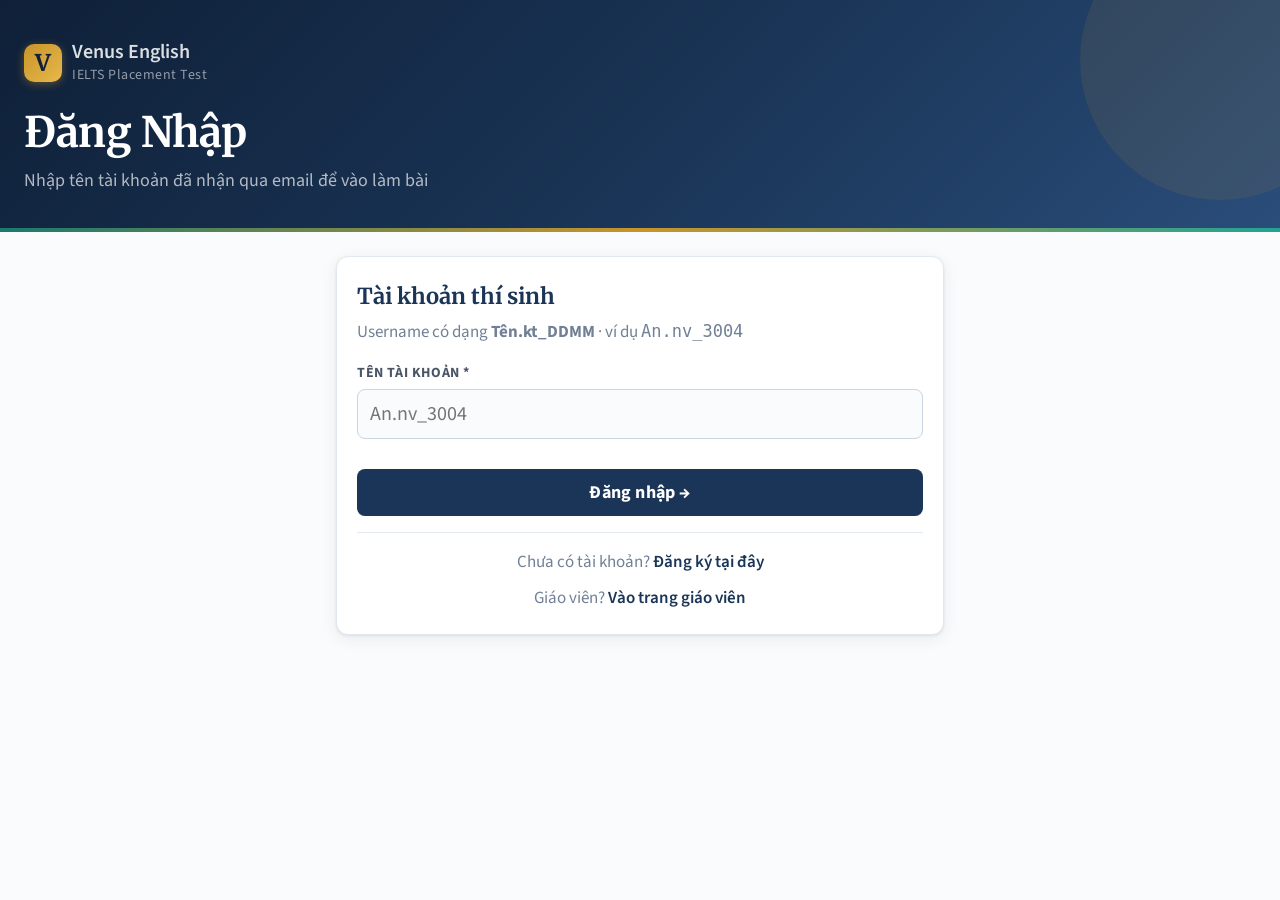
==== dashboard.html @ 4e018e95 "Add files via upload" ====
<!DOCTYPE html>
<html lang="vi">
<head>
<meta charset="UTF-8">
<meta name="viewport" content="width=device-width,initial-scale=1">
<title>Tổng Quan — Venus English</title>
<link rel="preconnect" href="https://fonts.googleapis.com">
<link href="https://fonts.googleapis.com/css2?family=Merriweather:ital,wght@0,400;0,700;1,400&family=Source+Sans+3:wght@300;400;600;700&display=swap" rel="stylesheet">
<style>
/* ═══════════════════════════════════════
   VENUS ENGLISH PLACEMENT TEST
   IELTS Professional Design System
   ═══════════════════════════════════════ */
@import url('https://fonts.googleapis.com/css2?family=Merriweather:ital,wght@0,400;0,700;1,400&family=Source+Sans+3:wght@300;400;600;700&display=swap');

:root {
  --navy:      #1a3557;
  --navy-dk:   #0f2038;
  --navy-md:   #2a4d7a;
  --teal:      #1a7a6e;
  --teal-lt:   #22a394;
  --gold:      #c8942a;
  --gold-lt:   #e8b84b;
  --sky:       #e8f4f8;
  --sky-dk:    #d0e8f0;
  --white:     #ffffff;
  --cream:     #fafbfc;
  --text:      #1a2535;
  --text-md:   #4a5568;
  --text-lt:   #718096;
  --border:    #e2e8f0;
  --border-md: #cbd5e0;
  --green:     #2d7a4f;
  --green-lt:  #e6f7ee;
  --red:       #c53030;
  --red-lt:    #fff5f5;
  --amber:     #b7791f;
  --amber-lt:  #fffbeb;
  --r:         12px;
  --r-sm:      8px;
  --r-lg:      16px;
  --sh:        0 1px 3px rgba(0,0,0,.08), 0 4px 16px rgba(26,53,87,.08);
  --sh-md:     0 4px 24px rgba(26,53,87,.14);
  --sh-lg:     0 8px 40px rgba(26,53,87,.18);
}

*, *::before, *::after { box-sizing:border-box; margin:0; padding:0; }
html { scroll-behavior:smooth; }

body {
  font-family: 'Source Sans 3', system-ui, sans-serif;
  background: var(--cream);
  color: var(--text);
  min-height: 100vh;
  line-height: 1.6;
  -webkit-font-smoothing: antialiased;
}

/* ── HERO ── */
.hero {
  background: linear-gradient(135deg, var(--navy-dk) 0%, var(--navy) 55%, var(--navy-md) 100%);
  color: var(--white);
  padding: 40px 24px 36px;
  position: relative;
  overflow: hidden;
}
.hero::before {
  content: '';
  position: absolute;
  top: -80px; right: -80px;
  width: 280px; height: 280px;
  border-radius: 50%;
  background: rgba(200,148,42,.1);
  pointer-events: none;
}
.hero::after {
  content: '';
  position: absolute;
  bottom: 0; left: 0; right: 0;
  height: 4px;
  background: linear-gradient(90deg, var(--teal), var(--gold), var(--teal-lt));
}
.hero-logo {
  display: flex; align-items: center; gap: 10px;
  margin-bottom: 20px;
  position: relative;
}
.hero-logo-mark {
  width: 38px; height: 38px;
  background: linear-gradient(135deg, var(--gold), var(--gold-lt));
  border-radius: 10px;
  display: flex; align-items: center; justify-content: center;
  font-size: 23px; font-weight: 700;
  color: var(--navy-dk);
  font-family: 'Merriweather', serif;
  flex-shrink: 0;
  box-shadow: 0 2px 8px rgba(200,148,42,.4);
}
.hero-logo-text { font-size: 20px; font-weight: 600; color: rgba(255,255,255,.85); line-height: 1.2; }
.hero-logo-sub  { font-size: 14px; color: rgba(255,255,255,.55); letter-spacing: .5px; }
.hero h1 {
  font-family: 'Merriweather', serif;
  font-size: clamp(29px, 5vw, 42px);
  font-weight: 700;
  line-height: 1.25;
  position: relative;
  letter-spacing: -.3px;
}
.hero p { margin-top: 8px; font-size: 18px; color: rgba(255,255,255,.68); position: relative; }

/* ── NAV ── */
.nav {
  background: var(--white);
  border-bottom: 1px solid var(--border);
  padding: 12px 20px;
  display: flex; align-items: center; justify-content: space-between;
  position: sticky; top: 0; z-index: 100;
  box-shadow: 0 1px 4px rgba(0,0,0,.06);
}
.nav-brand {
  display: flex; align-items: center; gap: 8px;
  font-family: 'Merriweather', serif;
  font-size: 21px; font-weight: 700; color: var(--navy);
}
.nav-brand-dot {
  width: 8px; height: 8px; border-radius: 50%;
  background: var(--gold);
}
.nav-r { display: flex; align-items: center; gap: 8px; }
.nav-user { font-size: 17px; color: var(--text-md); max-width: 140px; overflow: hidden; text-overflow: ellipsis; white-space: nowrap; }

/* ── LAYOUT ── */
.wrap     { max-width: 640px; margin: 0 auto; padding: 24px 16px; }
.wrap-lg  { max-width: 960px; margin: 0 auto; padding: 24px 16px; }

/* ── CARDS ── */
.card {
  background: var(--white);
  border-radius: var(--r);
  padding: 22px 20px;
  box-shadow: var(--sh);
  margin-bottom: 16px;
  border: 1px solid var(--border);
}
.card-title {
  font-family: 'Merriweather', serif;
  font-size: 22px; font-weight: 700;
  color: var(--navy);
  margin-bottom: 4px;
}
.card-sub { font-size: 17px; color: var(--text-lt); margin-bottom: 16px; }

/* ── SECTION HEADER (colored bar) ── */
.sec-head {
  display: flex; align-items: center; gap: 10px;
  padding: 12px 16px;
  border-radius: var(--r-sm);
  margin-bottom: 14px;
  font-weight: 700; font-size: 20px;
}
.sec-head.vg      { background:#e8f0fb; color:#1a3b7a; }
.sec-head.writing { background:#e6f7ee; color:#1a5c35; }
.sec-head.listen  { background:#e8f4f8; color:#0f4c6b; }
.sec-head.speak   { background:#f3e8fb; color:#4a1a7a; }

/* ── FORM FIELDS ── */
.field { margin-bottom: 14px; }
.field label {
  display: block;
  font-size: 14px; font-weight: 700;
  letter-spacing: .6px; text-transform: uppercase;
  color: var(--text-md);
  margin-bottom: 5px;
}
.field input, .field select, .field textarea {
  width: 100%;
  padding: 10px 12px;
  border: 1.5px solid var(--border-md);
  border-radius: var(--r-sm);
  font-family: 'Source Sans 3', sans-serif;
  font-size: 20px; color: var(--text);
  background: var(--cream);
  transition: border-color .15s, box-shadow .15s;
  outline: none;
  -webkit-appearance: none;
}
.field input:focus, .field select:focus, .field textarea:focus {
  border-color: var(--navy-md);
  box-shadow: 0 0 0 3px rgba(26,53,87,.1);
  background: var(--white);
}
.field textarea { resize: vertical; min-height: 150px; }
.field-row { display: grid; grid-template-columns: 1fr 1fr; gap: 12px; }
@media(max-width:480px){ .field-row { grid-template-columns: 1fr; } }

/* ── PILLS (single select) ── */
.pills { display: flex; flex-wrap: wrap; gap: 7px; }
.pill {
  padding: 7px 14px;
  border: 1.5px solid var(--border-md);
  border-radius: 20px;
  cursor: pointer; font-size: 17px; font-weight: 500;
  transition: all .15s; user-select: none; color: var(--text-md);
}
.pill:hover { border-color: var(--navy-md); color: var(--navy); }
.pill.on { background: var(--navy); color: var(--white); border-color: var(--navy); }

/* ── CHECKS (multi select) ── */
.checks { display: flex; flex-wrap: wrap; gap: 7px; }
.chk {
  padding: 7px 14px;
  border: 1.5px solid var(--border-md);
  border-radius: var(--r-sm);
  cursor: pointer; font-size: 17px; font-weight: 500;
  transition: all .15s; user-select: none; color: var(--text-md);
}
.chk:hover { border-color: var(--teal); }
.chk.on { background: rgba(26,122,110,.08); border-color: var(--teal); color: var(--teal); }

/* ── BUTTONS ── */
.btn {
  display: inline-flex; align-items: center; justify-content: center; gap: 6px;
  padding: 11px 22px;
  border-radius: var(--r-sm);
  font-family: 'Source Sans 3', sans-serif;
  font-size: 18px; font-weight: 700;
  cursor: pointer; border: none;
  transition: all .15s; text-decoration: none;
  letter-spacing: .2px;
}
.btn-primary   { background: var(--navy); color: var(--white); }
.btn-primary:hover { background: var(--navy-dk); box-shadow: var(--sh-md); transform: translateY(-1px); }
.btn-primary:disabled { opacity: .45; cursor: not-allowed; transform: none; box-shadow: none; }
.btn-teal      { background: var(--teal); color: var(--white); }
.btn-teal:hover { background: var(--teal-lt); }
.btn-gold      { background: var(--gold); color: var(--white); }
.btn-gold:hover { background: #a87820; }
.btn-outline   { background: transparent; color: var(--navy); border: 1.5px solid var(--navy-md); }
.btn-outline:hover { background: var(--sky); }
.btn-ghost     { background: transparent; color: var(--text-md); border: 1.5px solid var(--border-md); }
.btn-ghost:hover { border-color: var(--navy-md); color: var(--navy); }
.btn-full      { width: 100%; }
.btn-sm        { padding: 7px 14px; font-size: 17px; }

/* ── PROGRESS BAR ── */
.prog-wrap { width: 100%; height: 6px; background: var(--sky-dk); border-radius: 3px; margin-bottom: 20px; overflow: hidden; }
.prog-fill { height: 100%; background: linear-gradient(90deg, var(--navy-md), var(--teal-lt)); border-radius: 3px; transition: width .4s ease; }

/* ── STEP INDICATOR ── */
.step-row { display: flex; gap: 4px; margin-bottom: 18px; }
.step-dot { flex: 1; height: 3px; border-radius: 2px; background: var(--border-md); }
.step-dot.done  { background: var(--teal); }
.step-dot.active{ background: var(--navy); }

/* ── ALERTS ── */
.alert {
  padding: 11px 14px;
  border-radius: var(--r-sm);
  font-size: 18px;
  display: none;
  align-items: flex-start;
  gap: 8px;
  margin-bottom: 12px;
  line-height: 1.5;
}
.alert.show, .alert[style*="display:flex"], .alert[style*="display: flex"] { display: flex; }
.al-info    { background: var(--sky); color: #0f4c6b; border-left: 3px solid #4a9bc4; }
.al-success { background: var(--green-lt); color: var(--green); border-left: 3px solid var(--green); }
.al-warn    { background: var(--amber-lt); color: var(--amber); border-left: 3px solid var(--gold); }
.al-error   { background: var(--red-lt); color: var(--red); border-left: 3px solid var(--red); display:block; font-size:17px; padding:9px 12px; border-radius:var(--r-sm); margin-bottom:10px; }
.al-error[style*="none"],.al-error:empty { display:none!important; }

/* ── QUESTION BLOCKS ── */
.qblock {
  background: var(--white);
  border: 1.5px solid var(--border);
  border-radius: var(--r-sm);
  padding: 14px 16px;
  margin-bottom: 10px;
  transition: border-color .15s;
}
.qblock:hover { border-color: var(--navy-md); }
.qblock.answered { border-color: var(--teal); border-left-width: 3px; }
.q-num { font-size: 13px; font-weight: 700; color: var(--teal); letter-spacing: 1px; text-transform: uppercase; margin-bottom: 6px; }
.q-text { font-size: 18px; line-height: 1.55; margin-bottom: 10px; color: var(--text); }
.q-opts { display: flex; flex-direction: column; gap: 6px; }
.q-opt {
  display: flex; align-items: center; gap: 8px;
  padding: 8px 12px;
  border: 1.5px solid var(--border);
  border-radius: var(--r-sm);
  cursor: pointer; font-size: 17px;
  transition: all .12s; color: var(--text-md);
}
.q-opt:hover { background: var(--sky); border-color: var(--navy-md); color: var(--navy); }
.q-opt.on { background: var(--sky); border-color: var(--navy); color: var(--navy); font-weight: 600; }
.q-opt input[type=radio] { accent-color: var(--navy); width: 15px; height: 15px; flex-shrink: 0; }

/* ── DASHBOARD TEST CARDS ── */
.test-grid { display: grid; grid-template-columns: 1fr 1fr; gap: 12px; }
@media(max-width:420px){ .test-grid { grid-template-columns: 1fr; } }

.tcard {
  border-radius: var(--r);
  padding: 18px 16px;
  position: relative; overflow: hidden;
  border: 2px solid transparent;
  transition: all .2s;
}
.tcard-icon { font-size: 31px; margin-bottom: 8px; }
.tcard-name { font-family: 'Merriweather', serif; font-size: 17px; font-weight: 700; color: var(--navy); margin-bottom: 3px; }
.tcard-info { font-size: 14px; color: var(--text-lt); }
.tcard-badge { position: absolute; top: 10px; right: 10px; font-size: 12px; font-weight: 700; padding: 3px 7px; border-radius: 20px; text-transform: uppercase; letter-spacing: .5px; }

.tcard.avail { background: var(--white); border-color: var(--border); box-shadow: var(--sh); cursor: pointer; }
.tcard.avail:hover { border-color: var(--navy-md); box-shadow: var(--sh-md); transform: translateY(-2px); }
.tcard.done  { background: var(--green-lt); border-color: #a3d9be; cursor: default; }
.tcard.done .tcard-name { color: var(--green); }
.tcard.locked { background: var(--cream); opacity: .55; cursor: not-allowed; }

.badge-done { background: #a3d9be; color: var(--green); }
.badge-new  { background: #fde68a; color: #78350f; }

/* ── DEADLINE BAR ── */
.dl-bar {
  background: linear-gradient(90deg, var(--navy-dk), var(--navy));
  color: var(--white);
  border-radius: var(--r-sm);
  padding: 14px 16px;
  display: flex; justify-content: space-between; align-items: center;
  margin-bottom: 18px;
  box-shadow: var(--sh);
}
.dl-label { font-size: 14px; opacity: .7; margin-bottom: 2px; letter-spacing: .5px; text-transform: uppercase; }
.dl-date  { font-family: 'Merriweather', serif; font-size: 21px; font-weight: 700; }
.dl-pill  { background: rgba(255,255,255,.15); border-radius: 20px; padding: 4px 12px; font-size: 17px; font-weight: 600; }
.dl-pill.urgent { background: rgba(220,38,38,.35); }

/* ── AUDIO PLAYER ── */
.audio-wrap {
  background: linear-gradient(135deg, var(--navy-dk), var(--navy-md));
  border-radius: var(--r);
  padding: 16px;
  color: var(--white);
  margin-bottom: 16px;
  box-shadow: var(--sh);
}
.audio-wrap audio { width: 100%; margin-top: 8px; height: 36px; }
.audio-label { font-size: 13px; letter-spacing: 2px; text-transform: uppercase; color: var(--gold-lt); margin-bottom: 3px; }
.audio-title { font-size: 17px; font-weight: 600; }
.audio-plays { font-size: 14px; margin-top: 4px; opacity: .7; }

/* ── WRITING TOPIC CARDS ── */
.topic-card {
  border: 1.5px solid var(--border);
  border-radius: var(--r-sm);
  padding: 13px 14px;
  margin-bottom: 8px;
  cursor: pointer; transition: all .15s;
}
.topic-card:hover { border-color: var(--navy-md); background: var(--sky); }
.topic-card.on    { border-color: var(--navy); background: var(--sky); border-left: 3px solid var(--navy); }
.topic-card h4    { font-size: 17px; font-weight: 700; color: var(--navy); margin-bottom: 4px; }
.topic-card p     { font-size: 16px; color: var(--text-lt); line-height: 1.5; }

/* ── RECORDING ── */
.rec-area {
  border: 2px dashed var(--border-md);
  border-radius: var(--r);
  padding: 26px;
  text-align: center;
  background: var(--cream);
  transition: all .3s;
}
.rec-area.live {
  border-color: #e53e3e;
  background: #fff5f5;
  animation: rpulse 1.5s infinite;
}
@keyframes rpulse {
  0%,100% { box-shadow: 0 0 0 0 rgba(229,62,62,.25); }
  50%      { box-shadow: 0 0 0 10px rgba(229,62,62,0); }
}
.rec-icon  { font-size: 52px; margin-bottom: 8px; }
.rec-timer { font-family: 'Merriweather', serif; font-size: 36px; font-weight: 700; color: var(--navy); }

/* ── TEACHER TABLE ── */
.tbl { width: 100%; border-collapse: collapse; font-size: 17px; }
.tbl th { background: var(--navy); color: var(--white); padding: 9px 12px; text-align: left; font-size: 14px; font-weight: 700; text-transform: uppercase; letter-spacing: .5px; white-space: nowrap; }
.tbl td { padding: 9px 12px; border-bottom: 1px solid var(--border); vertical-align: middle; }
.tbl tr:hover td { background: var(--sky); }
.tbl tr:last-child td { border-bottom: none; }

.chip { display: inline-flex; align-items: center; padding: 2px 8px; border-radius: 20px; font-size: 14px; font-weight: 600; white-space: nowrap; }
.chip-done  { background: var(--green-lt); color: var(--green); }
.chip-none  { background: var(--sky-dk); color: var(--text-lt); }
.chip-warn  { background: var(--amber-lt); color: var(--amber); }
.chip-navy  { background: var(--navy); color: var(--white); }

/* ── STAT CARD ── */
.stat-card { background: var(--white); border-radius: var(--r-sm); padding: 16px; text-align: center; box-shadow: var(--sh); border: 1px solid var(--border); }
.stat-num  { font-family: 'Merriweather', serif; font-size: 34px; font-weight: 700; line-height: 1; }
.stat-lbl  { font-size: 14px; color: var(--text-lt); margin-top: 4px; text-transform: uppercase; letter-spacing: .5px; }

/* ── LOADING OVERLAY ── */
#ov { position: fixed; inset: 0; background: rgba(250,251,252,.9); backdrop-filter: blur(3px); display: none; flex-direction: column; align-items: center; justify-content: center; z-index: 999; gap: 12px; }
.spinner { width: 32px; height: 32px; border: 3px solid var(--border-md); border-top-color: var(--navy); border-radius: 50%; animation: spin .7s linear infinite; }
@keyframes spin { to { transform: rotate(360deg); } }
#ovMsg { font-size: 18px; color: var(--text-md); }

/* ── MISC ── */
.divider { border: none; border-top: 1px solid var(--border); margin: 16px 0; }
.mt-16 { margin-top: 16px; }
.mt-20 { margin-top: 20px; }
.txt-center { text-align: center; }
.txt-sm { font-size: 17px; color: var(--text-lt); }
.word-count { font-size: 16px; color: var(--text-lt); text-align: right; margin-top: 4px; }
.link { color: var(--navy); font-weight: 600; text-decoration: none; }
.link:hover { color: var(--teal); text-decoration: underline; }

/* ── SUCCESS PAGE ── */
.success-wrap { min-height: 100vh; display: flex; align-items: center; justify-content: center; padding: 24px; }
.success-box { max-width: 440px; width: 100%; text-align: center; }
.success-icon-wrap { width: 80px; height: 80px; border-radius: 50%; background: var(--green-lt); display: flex; align-items: center; justify-content: center; margin: 0 auto 20px; font-size: 47px; }
.success-box h1 { font-family: 'Merriweather', serif; font-size: 29px; color: var(--navy); margin-bottom: 8px; }
.success-box p  { font-size: 18px; color: var(--text-md); line-height: 1.6; margin-bottom: 20px; }

/* ── ESSAY BOX ── */
.essay-box { background: var(--cream); border: 1px solid var(--border); border-radius: var(--r-sm); padding: 14px; font-size: 18px; line-height: 1.75; white-space: pre-wrap; max-height: 260px; overflow-y: auto; color: var(--text); }

/* ── WRONG ANSWER TABLE ── */
.wa-tbl { width: 100%; border-collapse: collapse; font-size: 16px; }
.wa-tbl th { padding: 6px 10px; background: var(--sky-dk); font-size: 13px; text-transform: uppercase; letter-spacing: .5px; text-align: left; }
.wa-tbl td { padding: 6px 10px; border-bottom: 1px solid var(--border); }
.wa-tbl .ok { color: var(--green); font-weight: 700; }
.wa-tbl .no { color: var(--red); font-weight: 700; }

/* ── GRADE ROW ── */
.grade-row { display: flex; gap: 10px; flex-wrap: wrap; align-items: flex-end; margin-top: 12px; }
.grade-row .field { margin: 0; }

/* ── AI RESULT ── */
.ai-box { background: var(--sky); border-left: 3px solid var(--teal); border-radius: 0 var(--r-sm) var(--r-sm) 0; padding: 14px; margin-top: 12px; font-size: 17px; display: none; }
.ai-box table { width: 100%; border-collapse: collapse; font-size: 17px; margin-top: 8px; }
.ai-box table td { padding: 5px 8px; border-bottom: 1px solid var(--sky-dk); }
.ai-box table td:first-child { font-weight: 700; width: 120px; color: var(--navy); white-space: nowrap; }

</style>
<script>
const GAS_URL = 'https://script.google.com/macros/s/AKfycbwwx6KoClB_kwvEOC4-5lQcQgh6J8n0xm1x3SI33EHxzhc5PXugKlrVsNSdUnDjZDVZ/exec';
const Session = {
  get: () => { try { return JSON.parse(sessionStorage.getItem('ve_user')||'null'); } catch(e){ return null; } },
  set: (d) => sessionStorage.setItem('ve_user', JSON.stringify(d)),
  clear: () => sessionStorage.removeItem('ve_user'),
  require: (to) => { var u=Session.get(); if(!u){location.href=(to||'login.html');return null;} return u; },
  tGet: () => sessionStorage.getItem('ve_teacher'),
  tSet: (p) => sessionStorage.setItem('ve_teacher', p),
  tClear: () => sessionStorage.removeItem('ve_teacher'),
  tRequire: () => { var p=sessionStorage.getItem('ve_teacher'); if(!p){location.href='teacher.html';return null;} return p; }
};
function showLoading(on, msg) { var el=document.getElementById('ov'); if(!el) return; document.getElementById('ovMsg').textContent=msg||'Đang xử lý...'; el.style.display=on?'flex':'none'; }
function daysLeft(dl) { if(!dl) return 0; var a=dl.split('/'); return Math.ceil((new Date(a[2],a[1]-1,a[0])-new Date())/86400000); }
</script>
</head>
<body>
<div id="ov" style="display:none"><div class="spinner"></div><p id="ovMsg">Đang tải...</p></div>

<nav class="nav">
  <div class="nav-brand"><div class="nav-brand-dot"></div>Venus English</div>
  <div class="nav-r">
    <span class="nav-user" id="navUser"></span>
    <button class="btn btn-ghost btn-sm" onclick="Session.clear();location.href='login.html'">Đăng xuất</button>
  </div>
</nav>

<div class="wrap">

  <!-- Deadline -->
  <div class="dl-bar" id="dlBar">
    <div>
      <div class="dl-label">Hạn nộp bài</div>
      <div class="dl-date" id="dlDate">—</div>
    </div>
    <div class="dl-pill" id="dlPill">— ngày</div>
  </div>

  <!-- Test cards -->
  <div class="card">
    <div class="card-title">Bài Kiểm Tra Xếp Lớp</div>
    <div class="card-sub">Nhấn vào từng bài để bắt đầu. Bạn có thể làm mỗi bài trong ngày khác nhau — bài đã nộp không thể làm lại.</div>
    <div class="test-grid" id="testGrid"></div>
  </div>

  <div id="msgAll" class="alert al-success" style="display:none">
    🎉 Bạn đã hoàn thành tất cả 4 bài! Vui lòng chờ thông báo kết quả từ Venus English qua email.
  </div>
  <div id="msgPartial" class="alert al-info" style="display:none">
    ℹ️ Hãy hoàn thành tất cả các bài trước hạn. Nhấn vào bài muốn làm để tiếp tục.
  </div>

</div>

<script>
var user = Session.require();
if (!user) { /* redirected */ }
else {
  document.getElementById('navUser').textContent = user.fullName;
  document.getElementById('dlDate').textContent = user.deadline || '—';

  var days = daysLeft(user.deadline);
  var pill = document.getElementById('dlPill');
  pill.textContent = days > 0 ? 'Còn '+days+' ngày' : days === 0 ? 'Hôm nay hết hạn' : 'Đã hết hạn';
  if (days <= 2) pill.classList.add('urgent');

  var TESTS = [
    {key:'vgDone',        icon:'📝', name:'Ngữ Pháp & Từ Vựng', info:'50 câu trắc nghiệm', url:'test-vg.html'},
    {key:'writingDone',   icon:'✍️', name:'Kỹ Năng Viết',        info:'Chọn 1 trong 5 chủ đề', url:'test-writing.html'},
    {key:'listeningDone', icon:'🎧', name:'Kỹ Năng Nghe',        info:'24 câu · 6 đoạn audio', url:'test-listening.html'},
    {key:'speakingDone',  icon:'🎙️', name:'Kỹ Năng Nói',        info:'Ghi âm câu trả lời', url:'test-speaking.html'},
  ];

  var grid = document.getElementById('testGrid');
  grid.innerHTML = TESTS.map(function(t) {
    var done = user[t.key];
    if (done) return '<div class="tcard done"><span class="tcard-badge badge-done">✓ Hoàn thành</span><div class="tcard-icon">'+t.icon+'</div><div class="tcard-name">'+t.name+'</div><div class="tcard-info">'+t.info+'</div></div>';
    if (days < 0) return '<div class="tcard locked"><div class="tcard-icon">'+t.icon+'</div><div class="tcard-name">'+t.name+'</div><div class="tcard-info">Đã hết hạn</div></div>';
    return '<div class="tcard avail" onclick="location.href=\''+t.url+'\'"><span class="tcard-badge badge-new">Mới</span><div class="tcard-icon">'+t.icon+'</div><div class="tcard-name">'+t.name+'</div><div class="tcard-info">'+t.info+'</div></div>';
  }).join('');

  var allDone = TESTS.every(function(t){ return user[t.key]; });
  document.getElementById('msgAll').style.display = allDone ? 'flex' : 'none';
  document.getElementById('msgPartial').style.display = (!allDone) ? 'flex' : 'none';
}
</script>
</body>
</html>
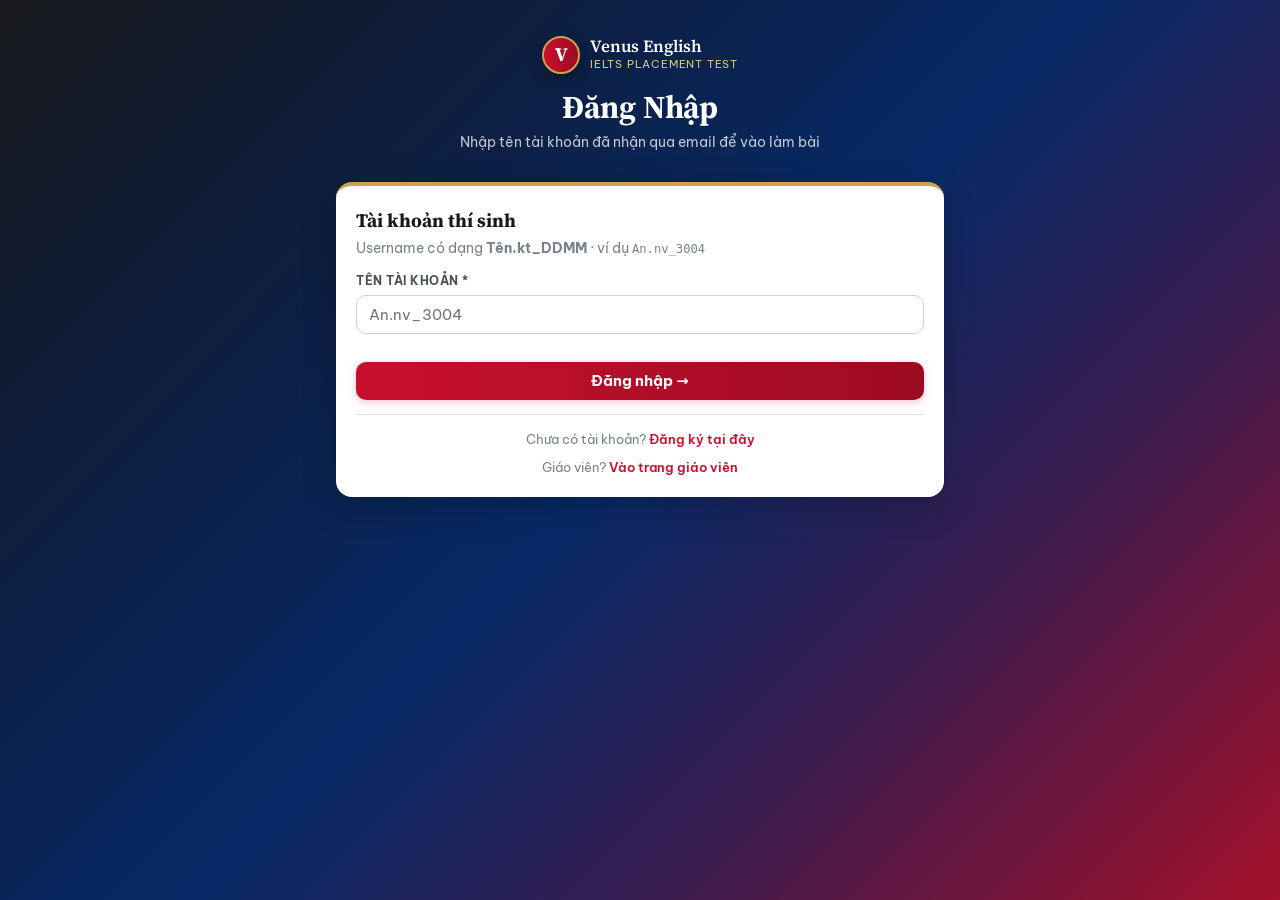
==== commit f5d315d6: "Rebuild feedback sheet export, detailed error analysis and Arsenal UI Feedback sheet (Google Doc) - " ====
--- a/dashboard.html
+++ b/dashboard.html
@@ -5,447 +5,9 @@
 <meta name="viewport" content="width=device-width,initial-scale=1">
 <title>Tổng Quan — Venus English</title>
 <link rel="preconnect" href="https://fonts.googleapis.com">
-<link href="https://fonts.googleapis.com/css2?family=Merriweather:ital,wght@0,400;0,700;1,400&family=Source+Sans+3:wght@300;400;600;700&display=swap" rel="stylesheet">
-<style>
-/* ═══════════════════════════════════════
-   VENUS ENGLISH PLACEMENT TEST
-   IELTS Professional Design System
-   ═══════════════════════════════════════ */
-@import url('https://fonts.googleapis.com/css2?family=Merriweather:ital,wght@0,400;0,700;1,400&family=Source+Sans+3:wght@300;400;600;700&display=swap');
-
-:root {
-  --navy:      #1a3557;
-  --navy-dk:   #0f2038;
-  --navy-md:   #2a4d7a;
-  --teal:      #1a7a6e;
-  --teal-lt:   #22a394;
-  --gold:      #c8942a;
-  --gold-lt:   #e8b84b;
-  --sky:       #e8f4f8;
-  --sky-dk:    #d0e8f0;
-  --white:     #ffffff;
-  --cream:     #fafbfc;
-  --text:      #1a2535;
-  --text-md:   #4a5568;
-  --text-lt:   #718096;
-  --border:    #e2e8f0;
-  --border-md: #cbd5e0;
-  --green:     #2d7a4f;
-  --green-lt:  #e6f7ee;
-  --red:       #c53030;
-  --red-lt:    #fff5f5;
-  --amber:     #b7791f;
-  --amber-lt:  #fffbeb;
-  --r:         12px;
-  --r-sm:      8px;
-  --r-lg:      16px;
-  --sh:        0 1px 3px rgba(0,0,0,.08), 0 4px 16px rgba(26,53,87,.08);
-  --sh-md:     0 4px 24px rgba(26,53,87,.14);
-  --sh-lg:     0 8px 40px rgba(26,53,87,.18);
-}
-
-*, *::before, *::after { box-sizing:border-box; margin:0; padding:0; }
-html { scroll-behavior:smooth; }
-
-body {
-  font-family: 'Source Sans 3', system-ui, sans-serif;
-  background: var(--cream);
-  color: var(--text);
-  min-height: 100vh;
-  line-height: 1.6;
-  -webkit-font-smoothing: antialiased;
-}
-
-/* ── HERO ── */
-.hero {
-  background: linear-gradient(135deg, var(--navy-dk) 0%, var(--navy) 55%, var(--navy-md) 100%);
-  color: var(--white);
-  padding: 40px 24px 36px;
-  position: relative;
-  overflow: hidden;
-}
-.hero::before {
-  content: '';
-  position: absolute;
-  top: -80px; right: -80px;
-  width: 280px; height: 280px;
-  border-radius: 50%;
-  background: rgba(200,148,42,.1);
-  pointer-events: none;
-}
-.hero::after {
-  content: '';
-  position: absolute;
-  bottom: 0; left: 0; right: 0;
-  height: 4px;
-  background: linear-gradient(90deg, var(--teal), var(--gold), var(--teal-lt));
-}
-.hero-logo {
-  display: flex; align-items: center; gap: 10px;
-  margin-bottom: 20px;
-  position: relative;
-}
-.hero-logo-mark {
-  width: 38px; height: 38px;
-  background: linear-gradient(135deg, var(--gold), var(--gold-lt));
-  border-radius: 10px;
-  display: flex; align-items: center; justify-content: center;
-  font-size: 23px; font-weight: 700;
-  color: var(--navy-dk);
-  font-family: 'Merriweather', serif;
-  flex-shrink: 0;
-  box-shadow: 0 2px 8px rgba(200,148,42,.4);
-}
-.hero-logo-text { font-size: 20px; font-weight: 600; color: rgba(255,255,255,.85); line-height: 1.2; }
-.hero-logo-sub  { font-size: 14px; color: rgba(255,255,255,.55); letter-spacing: .5px; }
-.hero h1 {
-  font-family: 'Merriweather', serif;
-  font-size: clamp(29px, 5vw, 42px);
-  font-weight: 700;
-  line-height: 1.25;
-  position: relative;
-  letter-spacing: -.3px;
-}
-.hero p { margin-top: 8px; font-size: 18px; color: rgba(255,255,255,.68); position: relative; }
-
-/* ── NAV ── */
-.nav {
-  background: var(--white);
-  border-bottom: 1px solid var(--border);
-  padding: 12px 20px;
-  display: flex; align-items: center; justify-content: space-between;
-  position: sticky; top: 0; z-index: 100;
-  box-shadow: 0 1px 4px rgba(0,0,0,.06);
-}
-.nav-brand {
-  display: flex; align-items: center; gap: 8px;
-  font-family: 'Merriweather', serif;
-  font-size: 21px; font-weight: 700; color: var(--navy);
-}
-.nav-brand-dot {
-  width: 8px; height: 8px; border-radius: 50%;
-  background: var(--gold);
-}
-.nav-r { display: flex; align-items: center; gap: 8px; }
-.nav-user { font-size: 17px; color: var(--text-md); max-width: 140px; overflow: hidden; text-overflow: ellipsis; white-space: nowrap; }
-
-/* ── LAYOUT ── */
-.wrap     { max-width: 640px; margin: 0 auto; padding: 24px 16px; }
-.wrap-lg  { max-width: 960px; margin: 0 auto; padding: 24px 16px; }
-
-/* ── CARDS ── */
-.card {
-  background: var(--white);
-  border-radius: var(--r);
-  padding: 22px 20px;
-  box-shadow: var(--sh);
-  margin-bottom: 16px;
-  border: 1px solid var(--border);
-}
-.card-title {
-  font-family: 'Merriweather', serif;
-  font-size: 22px; font-weight: 700;
-  color: var(--navy);
-  margin-bottom: 4px;
-}
-.card-sub { font-size: 17px; color: var(--text-lt); margin-bottom: 16px; }
-
-/* ── SECTION HEADER (colored bar) ── */
-.sec-head {
-  display: flex; align-items: center; gap: 10px;
-  padding: 12px 16px;
-  border-radius: var(--r-sm);
-  margin-bottom: 14px;
-  font-weight: 700; font-size: 20px;
-}
-.sec-head.vg      { background:#e8f0fb; color:#1a3b7a; }
-.sec-head.writing { background:#e6f7ee; color:#1a5c35; }
-.sec-head.listen  { background:#e8f4f8; color:#0f4c6b; }
-.sec-head.speak   { background:#f3e8fb; color:#4a1a7a; }
-
-/* ── FORM FIELDS ── */
-.field { margin-bottom: 14px; }
-.field label {
-  display: block;
-  font-size: 14px; font-weight: 700;
-  letter-spacing: .6px; text-transform: uppercase;
-  color: var(--text-md);
-  margin-bottom: 5px;
-}
-.field input, .field select, .field textarea {
-  width: 100%;
-  padding: 10px 12px;
-  border: 1.5px solid var(--border-md);
-  border-radius: var(--r-sm);
-  font-family: 'Source Sans 3', sans-serif;
-  font-size: 20px; color: var(--text);
-  background: var(--cream);
-  transition: border-color .15s, box-shadow .15s;
-  outline: none;
-  -webkit-appearance: none;
-}
-.field input:focus, .field select:focus, .field textarea:focus {
-  border-color: var(--navy-md);
-  box-shadow: 0 0 0 3px rgba(26,53,87,.1);
-  background: var(--white);
-}
-.field textarea { resize: vertical; min-height: 150px; }
-.field-row { display: grid; grid-template-columns: 1fr 1fr; gap: 12px; }
-@media(max-width:480px){ .field-row { grid-template-columns: 1fr; } }
-
-/* ── PILLS (single select) ── */
-.pills { display: flex; flex-wrap: wrap; gap: 7px; }
-.pill {
-  padding: 7px 14px;
-  border: 1.5px solid var(--border-md);
-  border-radius: 20px;
-  cursor: pointer; font-size: 17px; font-weight: 500;
-  transition: all .15s; user-select: none; color: var(--text-md);
-}
-.pill:hover { border-color: var(--navy-md); color: var(--navy); }
-.pill.on { background: var(--navy); color: var(--white); border-color: var(--navy); }
-
-/* ── CHECKS (multi select) ── */
-.checks { display: flex; flex-wrap: wrap; gap: 7px; }
-.chk {
-  padding: 7px 14px;
-  border: 1.5px solid var(--border-md);
-  border-radius: var(--r-sm);
-  cursor: pointer; font-size: 17px; font-weight: 500;
-  transition: all .15s; user-select: none; color: var(--text-md);
-}
-.chk:hover { border-color: var(--teal); }
-.chk.on { background: rgba(26,122,110,.08); border-color: var(--teal); color: var(--teal); }
-
-/* ── BUTTONS ── */
-.btn {
-  display: inline-flex; align-items: center; justify-content: center; gap: 6px;
-  padding: 11px 22px;
-  border-radius: var(--r-sm);
-  font-family: 'Source Sans 3', sans-serif;
-  font-size: 18px; font-weight: 700;
-  cursor: pointer; border: none;
-  transition: all .15s; text-decoration: none;
-  letter-spacing: .2px;
-}
-.btn-primary   { background: var(--navy); color: var(--white); }
-.btn-primary:hover { background: var(--navy-dk); box-shadow: var(--sh-md); transform: translateY(-1px); }
-.btn-primary:disabled { opacity: .45; cursor: not-allowed; transform: none; box-shadow: none; }
-.btn-teal      { background: var(--teal); color: var(--white); }
-.btn-teal:hover { background: var(--teal-lt); }
-.btn-gold      { background: var(--gold); color: var(--white); }
-.btn-gold:hover { background: #a87820; }
-.btn-outline   { background: transparent; color: var(--navy); border: 1.5px solid var(--navy-md); }
-.btn-outline:hover { background: var(--sky); }
-.btn-ghost     { background: transparent; color: var(--text-md); border: 1.5px solid var(--border-md); }
-.btn-ghost:hover { border-color: var(--navy-md); color: var(--navy); }
-.btn-full      { width: 100%; }
-.btn-sm        { padding: 7px 14px; font-size: 17px; }
-
-/* ── PROGRESS BAR ── */
-.prog-wrap { width: 100%; height: 6px; background: var(--sky-dk); border-radius: 3px; margin-bottom: 20px; overflow: hidden; }
-.prog-fill { height: 100%; background: linear-gradient(90deg, var(--navy-md), var(--teal-lt)); border-radius: 3px; transition: width .4s ease; }
-
-/* ── STEP INDICATOR ── */
-.step-row { display: flex; gap: 4px; margin-bottom: 18px; }
-.step-dot { flex: 1; height: 3px; border-radius: 2px; background: var(--border-md); }
-.step-dot.done  { background: var(--teal); }
-.step-dot.active{ background: var(--navy); }
-
-/* ── ALERTS ── */
-.alert {
-  padding: 11px 14px;
-  border-radius: var(--r-sm);
-  font-size: 18px;
-  display: none;
-  align-items: flex-start;
-  gap: 8px;
-  margin-bottom: 12px;
-  line-height: 1.5;
-}
-.alert.show, .alert[style*="display:flex"], .alert[style*="display: flex"] { display: flex; }
-.al-info    { background: var(--sky); color: #0f4c6b; border-left: 3px solid #4a9bc4; }
-.al-success { background: var(--green-lt); color: var(--green); border-left: 3px solid var(--green); }
-.al-warn    { background: var(--amber-lt); color: var(--amber); border-left: 3px solid var(--gold); }
-.al-error   { background: var(--red-lt); color: var(--red); border-left: 3px solid var(--red); display:block; font-size:17px; padding:9px 12px; border-radius:var(--r-sm); margin-bottom:10px; }
-.al-error[style*="none"],.al-error:empty { display:none!important; }
-
-/* ── QUESTION BLOCKS ── */
-.qblock {
-  background: var(--white);
-  border: 1.5px solid var(--border);
-  border-radius: var(--r-sm);
-  padding: 14px 16px;
-  margin-bottom: 10px;
-  transition: border-color .15s;
-}
-.qblock:hover { border-color: var(--navy-md); }
-.qblock.answered { border-color: var(--teal); border-left-width: 3px; }
-.q-num { font-size: 13px; font-weight: 700; color: var(--teal); letter-spacing: 1px; text-transform: uppercase; margin-bottom: 6px; }
-.q-text { font-size: 18px; line-height: 1.55; margin-bottom: 10px; color: var(--text); }
-.q-opts { display: flex; flex-direction: column; gap: 6px; }
-.q-opt {
-  display: flex; align-items: center; gap: 8px;
-  padding: 8px 12px;
-  border: 1.5px solid var(--border);
-  border-radius: var(--r-sm);
-  cursor: pointer; font-size: 17px;
-  transition: all .12s; color: var(--text-md);
-}
-.q-opt:hover { background: var(--sky); border-color: var(--navy-md); color: var(--navy); }
-.q-opt.on { background: var(--sky); border-color: var(--navy); color: var(--navy); font-weight: 600; }
-.q-opt input[type=radio] { accent-color: var(--navy); width: 15px; height: 15px; flex-shrink: 0; }
-
-/* ── DASHBOARD TEST CARDS ── */
-.test-grid { display: grid; grid-template-columns: 1fr 1fr; gap: 12px; }
-@media(max-width:420px){ .test-grid { grid-template-columns: 1fr; } }
-
-.tcard {
-  border-radius: var(--r);
-  padding: 18px 16px;
-  position: relative; overflow: hidden;
-  border: 2px solid transparent;
-  transition: all .2s;
-}
-.tcard-icon { font-size: 31px; margin-bottom: 8px; }
-.tcard-name { font-family: 'Merriweather', serif; font-size: 17px; font-weight: 700; color: var(--navy); margin-bottom: 3px; }
-.tcard-info { font-size: 14px; color: var(--text-lt); }
-.tcard-badge { position: absolute; top: 10px; right: 10px; font-size: 12px; font-weight: 700; padding: 3px 7px; border-radius: 20px; text-transform: uppercase; letter-spacing: .5px; }
-
-.tcard.avail { background: var(--white); border-color: var(--border); box-shadow: var(--sh); cursor: pointer; }
-.tcard.avail:hover { border-color: var(--navy-md); box-shadow: var(--sh-md); transform: translateY(-2px); }
-.tcard.done  { background: var(--green-lt); border-color: #a3d9be; cursor: default; }
-.tcard.done .tcard-name { color: var(--green); }
-.tcard.locked { background: var(--cream); opacity: .55; cursor: not-allowed; }
-
-.badge-done { background: #a3d9be; color: var(--green); }
-.badge-new  { background: #fde68a; color: #78350f; }
-
-/* ── DEADLINE BAR ── */
-.dl-bar {
-  background: linear-gradient(90deg, var(--navy-dk), var(--navy));
-  color: var(--white);
-  border-radius: var(--r-sm);
-  padding: 14px 16px;
-  display: flex; justify-content: space-between; align-items: center;
-  margin-bottom: 18px;
-  box-shadow: var(--sh);
-}
-.dl-label { font-size: 14px; opacity: .7; margin-bottom: 2px; letter-spacing: .5px; text-transform: uppercase; }
-.dl-date  { font-family: 'Merriweather', serif; font-size: 21px; font-weight: 700; }
-.dl-pill  { background: rgba(255,255,255,.15); border-radius: 20px; padding: 4px 12px; font-size: 17px; font-weight: 600; }
-.dl-pill.urgent { background: rgba(220,38,38,.35); }
-
-/* ── AUDIO PLAYER ── */
-.audio-wrap {
-  background: linear-gradient(135deg, var(--navy-dk), var(--navy-md));
-  border-radius: var(--r);
-  padding: 16px;
-  color: var(--white);
-  margin-bottom: 16px;
-  box-shadow: var(--sh);
-}
-.audio-wrap audio { width: 100%; margin-top: 8px; height: 36px; }
-.audio-label { font-size: 13px; letter-spacing: 2px; text-transform: uppercase; color: var(--gold-lt); margin-bottom: 3px; }
-.audio-title { font-size: 17px; font-weight: 600; }
-.audio-plays { font-size: 14px; margin-top: 4px; opacity: .7; }
-
-/* ── WRITING TOPIC CARDS ── */
-.topic-card {
-  border: 1.5px solid var(--border);
-  border-radius: var(--r-sm);
-  padding: 13px 14px;
-  margin-bottom: 8px;
-  cursor: pointer; transition: all .15s;
-}
-.topic-card:hover { border-color: var(--navy-md); background: var(--sky); }
-.topic-card.on    { border-color: var(--navy); background: var(--sky); border-left: 3px solid var(--navy); }
-.topic-card h4    { font-size: 17px; font-weight: 700; color: var(--navy); margin-bottom: 4px; }
-.topic-card p     { font-size: 16px; color: var(--text-lt); line-height: 1.5; }
-
-/* ── RECORDING ── */
-.rec-area {
-  border: 2px dashed var(--border-md);
-  border-radius: var(--r);
-  padding: 26px;
-  text-align: center;
-  background: var(--cream);
-  transition: all .3s;
-}
-.rec-area.live {
-  border-color: #e53e3e;
-  background: #fff5f5;
-  animation: rpulse 1.5s infinite;
-}
-@keyframes rpulse {
-  0%,100% { box-shadow: 0 0 0 0 rgba(229,62,62,.25); }
-  50%      { box-shadow: 0 0 0 10px rgba(229,62,62,0); }
-}
-.rec-icon  { font-size: 52px; margin-bottom: 8px; }
-.rec-timer { font-family: 'Merriweather', serif; font-size: 36px; font-weight: 700; color: var(--navy); }
-
-/* ── TEACHER TABLE ── */
-.tbl { width: 100%; border-collapse: collapse; font-size: 17px; }
-.tbl th { background: var(--navy); color: var(--white); padding: 9px 12px; text-align: left; font-size: 14px; font-weight: 700; text-transform: uppercase; letter-spacing: .5px; white-space: nowrap; }
-.tbl td { padding: 9px 12px; border-bottom: 1px solid var(--border); vertical-align: middle; }
-.tbl tr:hover td { background: var(--sky); }
-.tbl tr:last-child td { border-bottom: none; }
-
-.chip { display: inline-flex; align-items: center; padding: 2px 8px; border-radius: 20px; font-size: 14px; font-weight: 600; white-space: nowrap; }
-.chip-done  { background: var(--green-lt); color: var(--green); }
-.chip-none  { background: var(--sky-dk); color: var(--text-lt); }
-.chip-warn  { background: var(--amber-lt); color: var(--amber); }
-.chip-navy  { background: var(--navy); color: var(--white); }
-
-/* ── STAT CARD ── */
-.stat-card { background: var(--white); border-radius: var(--r-sm); padding: 16px; text-align: center; box-shadow: var(--sh); border: 1px solid var(--border); }
-.stat-num  { font-family: 'Merriweather', serif; font-size: 34px; font-weight: 700; line-height: 1; }
-.stat-lbl  { font-size: 14px; color: var(--text-lt); margin-top: 4px; text-transform: uppercase; letter-spacing: .5px; }
-
-/* ── LOADING OVERLAY ── */
-#ov { position: fixed; inset: 0; background: rgba(250,251,252,.9); backdrop-filter: blur(3px); display: none; flex-direction: column; align-items: center; justify-content: center; z-index: 999; gap: 12px; }
-.spinner { width: 32px; height: 32px; border: 3px solid var(--border-md); border-top-color: var(--navy); border-radius: 50%; animation: spin .7s linear infinite; }
-@keyframes spin { to { transform: rotate(360deg); } }
-#ovMsg { font-size: 18px; color: var(--text-md); }
-
-/* ── MISC ── */
-.divider { border: none; border-top: 1px solid var(--border); margin: 16px 0; }
-.mt-16 { margin-top: 16px; }
-.mt-20 { margin-top: 20px; }
-.txt-center { text-align: center; }
-.txt-sm { font-size: 17px; color: var(--text-lt); }
-.word-count { font-size: 16px; color: var(--text-lt); text-align: right; margin-top: 4px; }
-.link { color: var(--navy); font-weight: 600; text-decoration: none; }
-.link:hover { color: var(--teal); text-decoration: underline; }
-
-/* ── SUCCESS PAGE ── */
-.success-wrap { min-height: 100vh; display: flex; align-items: center; justify-content: center; padding: 24px; }
-.success-box { max-width: 440px; width: 100%; text-align: center; }
-.success-icon-wrap { width: 80px; height: 80px; border-radius: 50%; background: var(--green-lt); display: flex; align-items: center; justify-content: center; margin: 0 auto 20px; font-size: 47px; }
-.success-box h1 { font-family: 'Merriweather', serif; font-size: 29px; color: var(--navy); margin-bottom: 8px; }
-.success-box p  { font-size: 18px; color: var(--text-md); line-height: 1.6; margin-bottom: 20px; }
-
-/* ── ESSAY BOX ── */
-.essay-box { background: var(--cream); border: 1px solid var(--border); border-radius: var(--r-sm); padding: 14px; font-size: 18px; line-height: 1.75; white-space: pre-wrap; max-height: 260px; overflow-y: auto; color: var(--text); }
-
-/* ── WRONG ANSWER TABLE ── */
-.wa-tbl { width: 100%; border-collapse: collapse; font-size: 16px; }
-.wa-tbl th { padding: 6px 10px; background: var(--sky-dk); font-size: 13px; text-transform: uppercase; letter-spacing: .5px; text-align: left; }
-.wa-tbl td { padding: 6px 10px; border-bottom: 1px solid var(--border); }
-.wa-tbl .ok { color: var(--green); font-weight: 700; }
-.wa-tbl .no { color: var(--red); font-weight: 700; }
-
-/* ── GRADE ROW ── */
-.grade-row { display: flex; gap: 10px; flex-wrap: wrap; align-items: flex-end; margin-top: 12px; }
-.grade-row .field { margin: 0; }
-
-/* ── AI RESULT ── */
-.ai-box { background: var(--sky); border-left: 3px solid var(--teal); border-radius: 0 var(--r-sm) var(--r-sm) 0; padding: 14px; margin-top: 12px; font-size: 17px; display: none; }
-.ai-box table { width: 100%; border-collapse: collapse; font-size: 17px; margin-top: 8px; }
-.ai-box table td { padding: 5px 8px; border-bottom: 1px solid var(--sky-dk); }
-.ai-box table td:first-child { font-weight: 700; width: 120px; color: var(--navy); white-space: nowrap; }
-
-</style>
+<link rel="preconnect" href="https://fonts.gstatic.com" crossorigin>
+<link href="https://fonts.googleapis.com/css2?family=Be+Vietnam+Pro:ital,wght@0,400;0,500;0,600;0,700;0,800;1,400&family=Source+Serif+4:opsz,wght@8..60,600;8..60,700&display=swap" rel="stylesheet">
+<link rel="stylesheet" href="assets/theme.css">
 <script>
 const GAS_URL = 'https://script.google.com/macros/s/AKfycbwwx6KoClB_kwvEOC4-5lQcQgh6J8n0xm1x3SI33EHxzhc5PXugKlrVsNSdUnDjZDVZ/exec';
 const Session = {
--- a/assets/theme.css
+++ b/assets/theme.css
@@ -0,0 +1,458 @@
+/* ═══════════════════════════════════════════════════════
+   VENUS ENGLISH — PLACEMENT TEST
+   Shared design system · Arsenal palette
+   Night → Navy → Red gradient · Red #C8102E · Navy #063672 · Gold #C9A44C
+   Every page links this file; page-specific rules stay inline.
+   ═══════════════════════════════════════════════════════ */
+
+:root {
+  /* Brand (Arsenal) */
+  --brand:     #C8102E;
+  --brand-dk:  #9B0B22;
+  --brand-md:  #E0142F;
+  --brand-grad: linear-gradient(90deg, #C8102E 0%, #9B0B22 100%);
+  --ink:       #063672;   /* Arsenal navy — headings, secondary actions */
+  --ink-lt:    #1E4E8C;
+  --gold:      #C9A44C;
+  --gold-lt:   #E2C77E;
+
+  /* Page backdrop — the Arsenal night gradient */
+  --backdrop: linear-gradient(135deg, #17181B 0%, #0C2046 30%, #062A66 50%, #3B1C4E 72%, #A3102A 100%);
+  --nav-bg:   linear-gradient(90deg, #121317 0%, #0A2352 50%, #5E1233 100%);
+
+  /* Surfaces */
+  --tint:      #FCF0F2;   /* hover / selected background */
+  --tint-dk:   #F4DCDC;
+  --white:     #FFFFFF;
+  --cream:     #F6F5F3;   /* page background */
+  --cream-dark:#ECEAE6;
+
+  /* Text */
+  --text:      #16181D;
+  --text-md:   #4A4F5A;
+  --text-lt:   #7A808C;
+
+  /* Lines */
+  --border:    #E6E3DF;
+  --border-md: #D2CEC8;
+
+  /* Status */
+  --green:     #1E7B45;
+  --green-lt:  #E8F5EC;
+  --red:       #B42318;
+  --red-lt:    #FEF1F0;
+  --amber:     #A15C07;
+  --amber-lt:  #FFF7E6;
+
+  /* Shape */
+  --r:    16px;
+  --r-sm: 10px;
+  --r-lg: 20px;
+  --sh:    0 1px 2px rgba(16,24,40,.06), 0 2px 10px rgba(16,24,40,.05);
+  --sh-md: 0 6px 20px rgba(16,24,40,.10);
+  --sh-lg: 0 12px 36px rgba(16,24,40,.16);
+
+  --font: 'Be Vietnam Pro', system-ui, -apple-system, 'Segoe UI', Roboto, sans-serif;
+  --serif: 'Source Serif 4', Georgia, 'Times New Roman', serif;
+}
+
+*, *::before, *::after { box-sizing: border-box; margin: 0; padding: 0; }
+html { scroll-behavior: smooth; -webkit-text-size-adjust: 100%; }
+
+body {
+  font-family: var(--font);
+  font-size: 15px;
+  line-height: 1.55;
+  background: #0C2046;
+  color: var(--text);
+  min-height: 100vh;
+  -webkit-font-smoothing: antialiased;
+  overflow-x: hidden;
+}
+/* Fixed backdrop via pseudo-element: background-attachment:fixed is ignored on iOS */
+body::before { content: ''; position: fixed; inset: 0; z-index: -1; background: var(--backdrop); }
+/* Focus pages (tests): calm light surface under the dark nav */
+body.light { background: var(--cream); }
+body.light::before { display: none; }
+img, video, audio { max-width: 100%; }
+code { font-family: ui-monospace, 'SFMono-Regular', Menlo, monospace; font-size: .9em; }
+
+/* ── HERO (sits on the backdrop) ── */
+.hero { color: var(--white); padding: 36px 16px 8px; text-align: center; position: relative; }
+.hero > * { max-width: 560px; margin-left: auto; margin-right: auto; }
+.hero-logo { display: inline-flex; align-items: center; gap: 10px; margin-bottom: 14px; text-align: left; }
+.hero-logo-mark {
+  width: 38px; height: 38px; flex-shrink: 0;
+  background: var(--brand-grad); color: var(--white);
+  border: 2px solid var(--gold);
+  border-radius: 50%;
+  display: flex; align-items: center; justify-content: center;
+  font-family: var(--serif); font-size: 19px; font-weight: 700;
+  box-shadow: 0 4px 14px rgba(0,0,0,.35);
+}
+.hero-logo-text { font-family: var(--serif); font-size: 17px; font-weight: 600; color: var(--white); line-height: 1.15; }
+.hero-logo-sub  { font-size: 11px; color: var(--gold-lt); letter-spacing: .8px; text-transform: uppercase; }
+.hero h1 { font-family: var(--serif); font-size: clamp(24px, 5vw, 32px); font-weight: 700; line-height: 1.2; letter-spacing: -.2px; }
+.hero p  { margin-top: 6px; font-size: 14px; color: rgba(255,255,255,.75); }
+
+/* ── NAV (dark glass bar on every page) ── */
+.nav {
+  background: var(--nav-bg);
+  border-bottom: 2px solid var(--gold);
+  padding: 9px 16px;
+  display: flex; align-items: center; justify-content: space-between; gap: 8px; flex-wrap: wrap;
+  position: sticky; top: 0; z-index: 100;
+  box-shadow: 0 2px 12px rgba(0,0,0,.25);
+  color: var(--white);
+}
+.nav-brand { display: flex; align-items: center; gap: 8px; font-family: var(--serif); font-size: 16px; font-weight: 700; color: var(--white); min-width: 0; }
+.nav-brand span { overflow: hidden; text-overflow: ellipsis; white-space: nowrap; }
+.nav-brand-dot { width: 9px; height: 9px; border-radius: 50%; background: var(--brand-md); box-shadow: 0 0 0 3px rgba(201,164,76,.55); flex-shrink: 0; }
+.nav-r { display: flex; align-items: center; gap: 8px; flex-wrap: wrap; }
+.nav-user, .nav .txt-sm { font-size: 13px; color: rgba(255,255,255,.78); }
+.nav-user { max-width: 140px; overflow: hidden; text-overflow: ellipsis; white-space: nowrap; }
+.nav .btn-ghost { background: rgba(255,255,255,.08); color: var(--white); border-color: rgba(255,255,255,.3); }
+.nav .btn-ghost:hover { background: rgba(255,255,255,.16); border-color: var(--white); color: var(--white); }
+.nav .btn-outline { background: transparent; color: var(--white); border-color: rgba(255,255,255,.55); }
+.nav .btn-outline:hover { background: rgba(255,255,255,.12); }
+
+/* ── LAYOUT ── */
+.wrap    { max-width: 640px; margin: 0 auto; padding: 20px 16px; }
+.wrap-lg { max-width: 980px; margin: 0 auto; padding: 20px 16px; }
+
+/* ── CARDS ── */
+.card {
+  background: var(--white);
+  border-radius: var(--r);
+  padding: 20px;
+  box-shadow: 0 10px 34px rgba(0,0,0,.22);
+  margin-bottom: 14px;
+  border-top: 4px solid var(--gold);
+}
+body.light .card { box-shadow: var(--sh); border: 1px solid var(--border); border-top: 4px solid var(--gold); }
+.card-title { font-family: var(--serif); font-size: 19px; font-weight: 700; color: var(--text); margin-bottom: 2px; }
+.card-sub   { font-size: 13.5px; color: var(--text-lt); margin-bottom: 14px; }
+
+/* ── SECTION HEADER ── */
+.sec-head {
+  display: flex; align-items: center; gap: 8px;
+  padding: 9px 12px;
+  border-radius: var(--r-sm);
+  margin-bottom: 12px;
+  font-weight: 700; font-size: 15px;
+  border-left: 4px solid currentColor;
+}
+.sec-head.vg      { background: #FCEDED; color: var(--brand-dk); }
+.sec-head.writing { background: #EEF2F9; color: var(--ink); }
+.sec-head.listen  { background: #F6F1E6; color: #6E5A2C; }
+.sec-head.speak   { background: #F1F1F3; color: #2E3440; }
+
+/* ── FORM FIELDS ── */
+.field { margin-bottom: 12px; }
+.field label {
+  display: block;
+  font-size: 11.5px; font-weight: 700;
+  letter-spacing: .5px; text-transform: uppercase;
+  color: var(--text-md);
+  margin-bottom: 5px;
+}
+.field input, .field select, .field textarea {
+  width: 100%;
+  padding: 9px 12px;
+  border: 1.5px solid var(--border-md);
+  border-radius: var(--r-sm);
+  font-family: var(--font);
+  font-size: 15px; color: var(--text);
+  background: var(--white);
+  transition: border-color .15s, box-shadow .15s;
+  outline: none;
+  -webkit-appearance: none;
+}
+.field input:focus, .field select:focus, .field textarea:focus {
+  border-color: var(--brand);
+  box-shadow: 0 0 0 3px rgba(200,16,46,.12);
+}
+.field textarea { resize: vertical; min-height: 140px; line-height: 1.6; }
+.field-row { display: grid; grid-template-columns: 1fr 1fr; gap: 12px; }
+@media (max-width: 480px) { .field-row { grid-template-columns: 1fr; } }
+
+/* ── PILLS (single select) ── */
+.pills { display: flex; flex-wrap: wrap; gap: 6px; }
+.pill {
+  padding: 6px 13px;
+  border: 1.5px solid var(--border-md);
+  border-radius: 20px;
+  cursor: pointer; font-size: 14px; font-weight: 500;
+  transition: all .15s; user-select: none; color: var(--text-md); background: var(--white);
+}
+.pill:hover { border-color: var(--brand); color: var(--brand); }
+.pill.on { background: var(--brand); color: var(--white); border-color: var(--brand); }
+
+/* ── CHECKS (multi select) ── */
+.checks { display: flex; flex-wrap: wrap; gap: 6px; }
+.chk {
+  padding: 6px 13px;
+  border: 1.5px solid var(--border-md);
+  border-radius: var(--r-sm);
+  cursor: pointer; font-size: 14px; font-weight: 500;
+  transition: all .15s; user-select: none; color: var(--text-md); background: var(--white);
+}
+.chk:hover { border-color: var(--ink); }
+.chk.on { background: rgba(6,54,114,.07); border-color: var(--ink); color: var(--ink); }
+
+/* ── BUTTONS ── */
+.btn {
+  display: inline-flex; align-items: center; justify-content: center; gap: 6px;
+  padding: 10px 18px;
+  border-radius: var(--r-sm);
+  font-family: var(--font);
+  font-size: 14.5px; font-weight: 700;
+  cursor: pointer; border: none;
+  transition: background .15s, box-shadow .15s, transform .15s, color .15s, border-color .15s;
+  text-decoration: none; line-height: 1.2;
+}
+.btn-primary { background: var(--brand-grad); color: var(--white); box-shadow: 0 2px 8px rgba(200,16,46,.25); }
+.btn-primary:hover { filter: brightness(1.08); box-shadow: 0 6px 16px rgba(200,16,46,.32); transform: translateY(-1px); }
+.btn-primary:disabled { opacity: .45; cursor: not-allowed; transform: none; box-shadow: none; }
+.btn-teal { background: var(--ink); color: var(--white); }
+.btn-teal:hover { background: var(--ink-lt); }
+.btn-gold { background: linear-gradient(90deg, #D4B25C, #B08A36); color: #2A1E05; }
+.btn-gold:hover { filter: brightness(1.06); }
+.btn-outline { background: var(--white); color: var(--brand); border: 1.5px solid var(--brand); }
+.btn-outline:hover { background: var(--tint); }
+.btn-ghost { background: #F3F2EF; color: var(--text); border: 1.5px solid #E0DDD8; }
+.btn-ghost:hover { background: #ECEAE6; border-color: var(--border-md); }
+.btn-full { width: 100%; }
+.btn-sm { padding: 6px 12px; font-size: 13px; }
+
+/* ── PROGRESS BAR ── */
+.prog-wrap { width: 100%; height: 5px; background: var(--tint-dk); border-radius: 3px; margin-bottom: 18px; overflow: hidden; }
+.prog-fill { height: 100%; background: linear-gradient(90deg, var(--brand-dk), var(--brand-md)); border-radius: 3px; transition: width .4s ease; }
+
+/* ── STEP INDICATOR ── */
+.step-row { display: flex; gap: 4px; margin-bottom: 14px; }
+.step-dot { flex: 1; height: 3px; border-radius: 2px; background: var(--border-md); }
+.step-dot.done   { background: var(--ink); }
+.step-dot.active { background: var(--brand); }
+
+/* Stepper sitting directly on the dark backdrop */
+.stepper .txt-sm { color: rgba(255,255,255,.8); }
+.stepper .step-dot { background: rgba(255,255,255,.25); }
+.stepper .step-dot.done { background: var(--gold); }
+.stepper .step-dot.active { background: var(--white); }
+.stepper .prog-wrap { background: rgba(255,255,255,.18); }
+.stepper .prog-fill { background: linear-gradient(90deg, var(--gold), var(--brand-md)); }
+/* Text placed straight on the backdrop */
+.on-dark { color: rgba(255,255,255,.82); }
+.on-dark a { color: var(--gold-lt); }
+
+/* ── ALERTS ── */
+.alert {
+  padding: 10px 13px;
+  border-radius: var(--r-sm);
+  font-size: 14px;
+  display: none;
+  align-items: flex-start;
+  gap: 8px;
+  margin-bottom: 12px;
+  line-height: 1.5;
+}
+.alert.show, .alert[style*="display:flex"], .alert[style*="display: flex"] { display: flex; }
+.al-info    { background: #EEF2F9; color: var(--ink); border-left: 3px solid var(--ink); }
+.al-success { background: var(--green-lt); color: var(--green); border-left: 3px solid var(--green); }
+.al-warn    { background: var(--amber-lt); color: var(--amber); border-left: 3px solid var(--gold); }
+.al-error   { background: var(--red-lt); color: var(--red); border-left: 3px solid var(--red); display: block; font-size: 13.5px; padding: 8px 12px; border-radius: var(--r-sm); margin-bottom: 10px; }
+.al-error[style*="none"], .al-error:empty { display: none !important; }
+
+/* ── QUESTION BLOCKS ── */
+.qblock {
+  background: var(--white);
+  border: 1.5px solid var(--border);
+  border-radius: var(--r-sm);
+  padding: 14px 16px;
+  margin-bottom: 10px;
+  transition: border-color .15s;
+}
+.qblock:hover { border-color: var(--border-md); }
+.qblock.answered { border-color: var(--ink); border-left-width: 3px; }
+.q-num  { font-size: 11.5px; font-weight: 700; color: var(--brand); letter-spacing: 1px; text-transform: uppercase; margin-bottom: 6px; }
+.q-text { font-size: 16px; line-height: 1.55; margin-bottom: 10px; color: var(--text); }
+.q-opts { display: flex; flex-direction: column; gap: 6px; }
+.q-opt {
+  display: flex; align-items: center; gap: 8px;
+  padding: 9px 12px;
+  border: 1.5px solid var(--border);
+  border-radius: var(--r-sm);
+  cursor: pointer; font-size: 14.5px;
+  transition: all .12s; color: var(--text-md);
+}
+.q-opt:hover { background: var(--tint); border-color: var(--brand); color: var(--text); }
+.q-opt.on { background: var(--tint); border-color: var(--brand); color: var(--brand-dk); font-weight: 600; }
+.q-opt input[type=radio] { accent-color: var(--brand); width: 16px; height: 16px; flex-shrink: 0; }
+
+/* ── DASHBOARD TEST CARDS ── */
+.test-grid { display: grid; grid-template-columns: 1fr 1fr; gap: 10px; }
+@media (max-width: 420px) { .test-grid { grid-template-columns: 1fr; } }
+.tcard {
+  border-radius: var(--r);
+  padding: 16px 14px;
+  position: relative; overflow: hidden;
+  border: 1.5px solid transparent;
+  transition: all .2s;
+}
+.tcard-icon  { font-size: 26px; margin-bottom: 6px; }
+.tcard-name  { font-size: 15px; font-weight: 700; color: var(--ink); margin-bottom: 2px; }
+.tcard-info  { font-size: 12.5px; color: var(--text-lt); }
+.tcard-badge { position: absolute; top: 10px; right: 10px; font-size: 10.5px; font-weight: 700; padding: 3px 7px; border-radius: 20px; text-transform: uppercase; letter-spacing: .5px; }
+.tcard.avail { background: var(--white); border-color: var(--border); box-shadow: var(--sh); cursor: pointer; }
+.tcard.avail::before { content: ''; position: absolute; left: 0; top: 0; bottom: 0; width: 4px; background: var(--brand); }
+.tcard.avail:hover { border-color: var(--brand); box-shadow: var(--sh-md); transform: translateY(-2px); }
+.tcard.done  { background: var(--green-lt); border-color: #A9D8BA; cursor: default; }
+.tcard.done .tcard-name { color: var(--green); }
+.tcard.locked { background: var(--cream); opacity: .55; cursor: not-allowed; }
+.badge-done { background: #A9D8BA; color: var(--green); }
+.badge-new  { background: var(--brand); color: var(--white); }
+
+/* ── DEADLINE BAR ── */
+.dl-bar {
+  background: linear-gradient(90deg, var(--ink), var(--ink-lt));
+  color: var(--white);
+  border-radius: var(--r);
+  padding: 12px 16px;
+  display: flex; justify-content: space-between; align-items: center; gap: 10px;
+  margin-bottom: 16px;
+  box-shadow: var(--sh);
+}
+.dl-label { font-size: 11px; opacity: .75; margin-bottom: 2px; letter-spacing: .6px; text-transform: uppercase; }
+.dl-date  { font-size: 18px; font-weight: 800; }
+.dl-pill  { background: rgba(255,255,255,.16); border-radius: 20px; padding: 4px 11px; font-size: 13px; font-weight: 600; white-space: nowrap; }
+.dl-pill.urgent { background: var(--brand); }
+
+/* ── AUDIO PLAYER ── */
+.audio-wrap {
+  background: linear-gradient(135deg, var(--ink), var(--ink-lt));
+  border-radius: var(--r);
+  padding: 14px 16px;
+  color: var(--white);
+  margin-bottom: 14px;
+  box-shadow: var(--sh);
+}
+.audio-wrap audio { width: 100%; margin-top: 8px; height: 36px; }
+.audio-label { font-size: 11px; letter-spacing: 1.5px; text-transform: uppercase; color: var(--gold-lt); margin-bottom: 2px; }
+.audio-title { font-size: 14.5px; font-weight: 600; }
+.audio-plays { font-size: 12.5px; margin-top: 4px; opacity: .75; }
+
+/* ── WRITING TOPIC CARDS ── */
+.topic-card {
+  border: 1.5px solid var(--border);
+  border-radius: var(--r-sm);
+  padding: 12px 14px;
+  margin-bottom: 8px;
+  cursor: pointer; transition: all .15s; background: var(--white);
+}
+.topic-card:hover { border-color: var(--brand); background: var(--tint); }
+.topic-card.on    { border-color: var(--brand); background: var(--tint); border-left: 4px solid var(--brand); }
+.topic-card h4    { font-size: 14.5px; font-weight: 700; color: var(--ink); margin-bottom: 3px; }
+.topic-card p     { font-size: 13.5px; color: var(--text-md); line-height: 1.5; }
+
+/* ── RECORDING ── */
+.rec-area {
+  border: 2px dashed var(--border-md);
+  border-radius: var(--r);
+  padding: 22px;
+  text-align: center;
+  background: var(--white);
+  transition: all .3s;
+}
+.rec-area.live { border-color: var(--brand); background: var(--tint); animation: rpulse 1.5s infinite; }
+@keyframes rpulse {
+  0%, 100% { box-shadow: 0 0 0 0 rgba(200,16,46,.25); }
+  50%      { box-shadow: 0 0 0 10px rgba(200,16,46,0); }
+}
+.rec-icon  { font-size: 40px; margin-bottom: 6px; }
+.rec-timer { font-size: 30px; font-weight: 800; color: var(--ink); font-variant-numeric: tabular-nums; }
+
+/* ── TABLES ── */
+.tbl { width: 100%; border-collapse: collapse; font-size: 13.5px; }
+.tbl th { background: var(--ink); color: var(--white); padding: 8px 10px; text-align: left; font-size: 11px; font-weight: 700; text-transform: uppercase; letter-spacing: .5px; white-space: nowrap; }
+.tbl td { padding: 8px 10px; border-bottom: 1px solid var(--border); vertical-align: middle; }
+.tbl tr:hover td { background: var(--tint); }
+.tbl tr:last-child td { border-bottom: none; }
+
+.chip { display: inline-flex; align-items: center; padding: 2px 8px; border-radius: 20px; font-size: 12px; font-weight: 600; white-space: nowrap; }
+.chip-done { background: var(--green-lt); color: var(--green); }
+.chip-none { background: var(--cream-dark); color: var(--text-lt); }
+.chip-warn { background: var(--amber-lt); color: var(--amber); }
+.chip-navy { background: var(--ink); color: var(--white); }
+.chip-red  { background: var(--red-lt); color: var(--red); }
+
+/* ── STAT CARD ── */
+.stat-card { background: var(--white); border-radius: var(--r-sm); padding: 12px 10px; text-align: center; box-shadow: var(--sh); border: 1px solid var(--border); border-top: 3px solid var(--brand); }
+.stat-num  { font-size: 24px; font-weight: 800; line-height: 1.1; color: var(--ink); font-variant-numeric: tabular-nums; }
+.stat-lbl  { font-size: 11px; color: var(--text-lt); margin-top: 4px; text-transform: uppercase; letter-spacing: .5px; }
+
+/* ── LOADING OVERLAY ── */
+#ov { position: fixed; inset: 0; background: rgba(246,245,243,.92); backdrop-filter: blur(3px); display: none; flex-direction: column; align-items: center; justify-content: center; z-index: 999; gap: 12px; padding: 16px; text-align: center; }
+.spinner { width: 30px; height: 30px; border: 3px solid var(--tint-dk); border-top-color: var(--brand); border-radius: 50%; animation: spin .7s linear infinite; }
+@keyframes spin { to { transform: rotate(360deg); } }
+#ovMsg { font-size: 14px; color: var(--text-md); }
+
+/* ── TABS ── */
+.tab-bar { background: var(--white); border-bottom: 1px solid var(--border); padding: 0 12px; display: flex; gap: 2px; overflow-x: auto; }
+.tab-btn { padding: 10px 14px; border: none; background: transparent; cursor: pointer; font-size: 13.5px; font-weight: 600; color: var(--text-md); border-bottom: 3px solid transparent; font-family: var(--font); transition: all .15s; white-space: nowrap; }
+.tab-btn.active { color: var(--brand); border-bottom-color: var(--brand); }
+.tab-btn:hover  { color: var(--brand); }
+
+/* ── MISC ── */
+.divider { border: none; border-top: 1px solid var(--border); margin: 14px 0; }
+.mt-16 { margin-top: 16px; }
+.mt-20 { margin-top: 20px; }
+.txt-center { text-align: center; }
+.txt-sm { font-size: 13px; color: var(--text-lt); }
+.word-count { font-size: 12.5px; color: var(--text-lt); text-align: right; margin-top: 4px; }
+.link { color: var(--brand); font-weight: 600; text-decoration: none; }
+.link:hover { color: var(--brand-dk); text-decoration: underline; }
+.scroll-x { overflow-x: auto; -webkit-overflow-scrolling: touch; }
+
+/* ── SUCCESS PAGE ── */
+.success-wrap { min-height: 100vh; display: flex; align-items: center; justify-content: center; padding: 20px 16px; }
+.success-box { max-width: 440px; width: 100%; text-align: center; }
+.success-icon-wrap { width: 72px; height: 72px; border-radius: 50%; background: var(--green-lt); display: flex; align-items: center; justify-content: center; margin: 0 auto 16px; font-size: 38px; }
+.success-box h1 { font-family: var(--serif); font-size: 24px; font-weight: 700; color: var(--text); margin-bottom: 6px; }
+.success-box p  { font-size: 14.5px; color: var(--text-md); line-height: 1.6; margin-bottom: 18px; }
+
+/* ── ESSAY BOX ── */
+.essay-box { background: var(--cream); border: 1px solid var(--border); border-radius: var(--r-sm); padding: 12px 14px; font-size: 14.5px; line-height: 1.7; white-space: pre-wrap; max-height: 280px; overflow-y: auto; color: var(--text); }
+
+/* ── ANSWER TABLE ── */
+.wa-tbl { width: 100%; border-collapse: collapse; font-size: 13.5px; }
+.wa-tbl th { padding: 6px 10px; background: var(--cream-dark); font-size: 11px; text-transform: uppercase; letter-spacing: .5px; text-align: left; color: var(--text-md); }
+.wa-tbl td { padding: 6px 10px; border-bottom: 1px solid var(--border); vertical-align: top; }
+.wa-tbl .ok { color: var(--green); font-weight: 700; }
+.wa-tbl .no { color: var(--red); font-weight: 700; }
+
+/* ── GRADE ROW ── */
+.grade-row { display: flex; gap: 10px; flex-wrap: wrap; align-items: flex-end; margin-top: 12px; }
+.grade-row .field { margin: 0; }
+
+/* ── AI RESULT ── */
+.ai-box { background: #F4F6FA; border-left: 3px solid var(--ink); border-radius: 0 var(--r-sm) var(--r-sm) 0; padding: 12px 14px; margin-top: 12px; font-size: 13.5px; display: none; }
+.ai-box table { width: 100%; border-collapse: collapse; font-size: 13.5px; margin-top: 8px; }
+.ai-box table td { padding: 5px 8px; border-bottom: 1px solid var(--border); }
+.ai-box table td:first-child { font-weight: 700; width: 120px; color: var(--ink); white-space: nowrap; }
+
+/* ── MOBILE ── */
+@media (max-width: 600px) {
+  body { font-size: 14.5px; }
+  .card { padding: 15px 14px; border-radius: 10px; }
+  .wrap, .wrap-lg { padding: 14px 12px; }
+  /* 16px stops iOS Safari from zooming into focused inputs (incl. inline-styled ones) */
+  input:not([type=radio]):not([type=checkbox]), select, textarea { font-size: 16px !important; }
+  .hero { padding: 26px 16px 4px; }
+  .hero-logo { margin-bottom: 10px; }
+  .nav { padding: 8px 12px; }
+  .btn { padding: 10px 14px; }
+  .btn-sm { padding: 6px 10px; font-size: 12.5px; }
+  .dl-date { font-size: 16px; }
+  .tbl, .wa-tbl { font-size: 13px; }
+}
